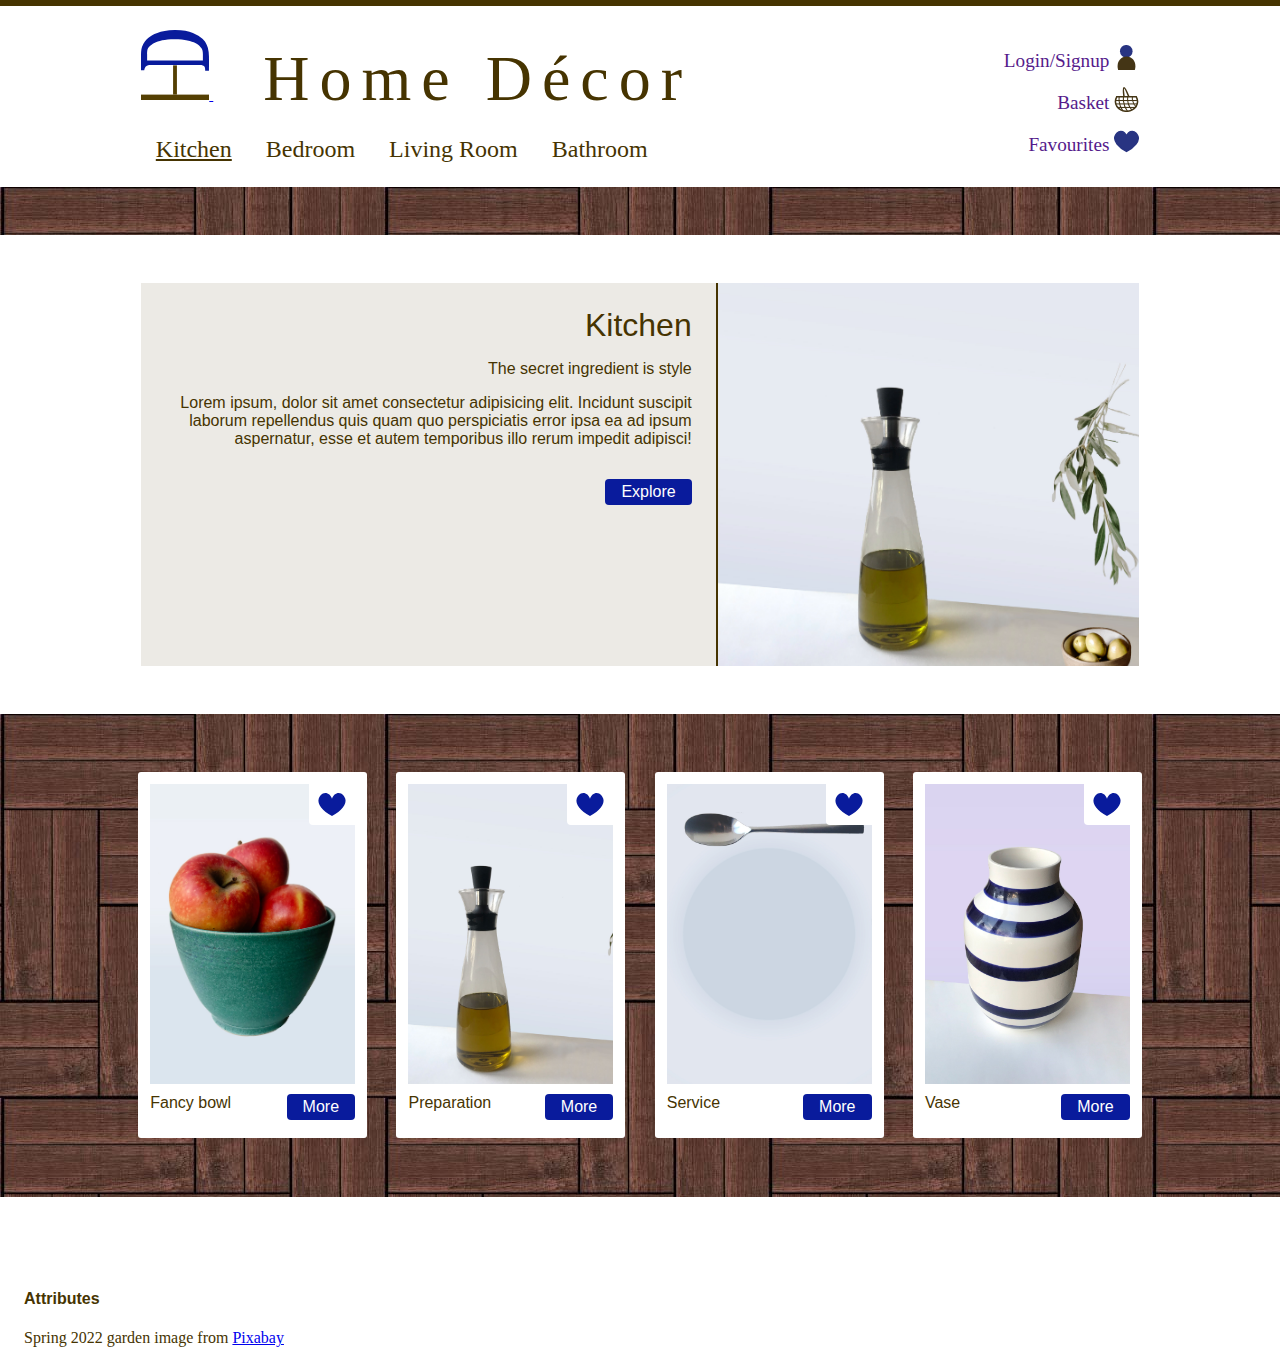
==== root/kitchen.html @ 24fadb61 "kitchen page and icons added" ====
<!DOCTYPE html>
<html lang="en">
<head>
    <meta charset="UTF-8">
    <meta http-equiv="X-UA-Compatible" content="IE=edge">
    <meta name="viewport" content="width=device-width, initial-scale=1.0">
    <meta name="description" content="Contemporary and vintage quality kitchen decor">
    <title>Home Decor | Kitchen</title>
    <link rel="stylesheet" href="css/style.css">
<body>
    <header>
        <a href="index.html">
            <img id="logo" src="./images/logo.svg" alt="">
            <div id="brand">Home D&eacutecor</div>
        </a>
        <nav>
            <a class="here" href="kitchen.html">Kitchen</a>
            <a href="">Bedroom</a>
            <a href="">Living Room</a>
            <a href="">Bathroom</a>
        </nav>
        <div class="user">
            <div class="account"><a href="">Login/Signup <img src="./images/User.svg" alt=""></a></div>
            <div class="basket"><a href="">Basket <img src="./images/Basket.svg" alt=""></a></div>
            <div class="favourites"><a href="">Favourites <img src="./images/Favourite.svg" alt=""></a></div>
        </div>
        <div class="hamburger">
            <div class="top-bar"></div>
            <div class="middle-bar"></div>
            <div class="bottom-bar"></div>
        </div>
    </header>
    <div class="parquet strip"></div>
    <main>
        
        <div class="kitchen-featured featured"> 
            <div class="image-container">
                <img src="./images/kitchen/olive-table-web.jpg" alt="">
            </div>
            <div class="featured-copy">
                <h1>Kitchen</h1>
                <p>The secret ingredient is style</p>
                <p>Lorem ipsum, dolor sit amet consectetur adipisicing elit. Incidunt suscipit laborum repellendus quis quam quo perspiciatis error ipsa ea ad ipsum aspernatur, esse et autem temporibus illo rerum impedit adipisci!</p>
                <div>
                    <a class="cta" href="#">Explore</a>
                </div>
            </div>
        </div>
        <div class="parquet">
            <div class="categories">
                <div class="category-item">
                    <div class="image-container">
                        <img src="./images/kitchen/bowl-web.jpg" alt="A bowl with apples in it">
                        <svg class="fav-icon" xmlns="http://www.w3.org/2000/svg" viewBox="0 0 48.89 42.21"><defs><style>.cls-1{stroke:#283482;stroke-miterlimit:10;stroke-width:0px;}</style></defs><g id="Layer_2" data-name="Layer 2"><g id="Layer_1-2" data-name="Layer 1"><path class="cls-1" d="M24.45,11.25C22.82,5.47,18,1.55,13.22,1.5,7.16,1.44,3.12,7.59,2,11.25-.77,20.17,8.28,31.74,24.45,40.5,40.61,31.74,49.66,20.17,46.9,11.25,45.77,7.59,41.74,1.44,35.67,1.5,30.89,1.55,26.07,5.47,24.45,11.25Z"/></g></g></svg>
                    </div>
                    <div class="copy">
                        <h2>Fancy bowl</h2>
                        <a class="cta" href="#">More</a>
                    </div>
                </div>
                <div class="category-item">
                    <div class="image-container">
                        <img src="./images/kitchen/olive-table-web.jpg" alt="Olive oil and olives on a table">
                        <svg class="fav-icon" xmlns="http://www.w3.org/2000/svg" viewBox="0 0 48.89 42.21"><defs><style>.cls-1{stroke:#283482;stroke-miterlimit:10;stroke-width:0px;}</style></defs><g id="Layer_2" data-name="Layer 2"><g id="Layer_1-2" data-name="Layer 1"><path class="cls-1" d="M24.45,11.25C22.82,5.47,18,1.55,13.22,1.5,7.16,1.44,3.12,7.59,2,11.25-.77,20.17,8.28,31.74,24.45,40.5,40.61,31.74,49.66,20.17,46.9,11.25,45.77,7.59,41.74,1.44,35.67,1.5,30.89,1.55,26.07,5.47,24.45,11.25Z"/></g></g></svg>
                    </div>
                    <div class="copy">
                        <h2>Preparation</h2>
                        <a class="cta" href="#">More</a>
                    </div>
                </div>
                <div class="category-item">
                    <div class="image-container">
                        <img src="./images/kitchen/cutlery-web.jpg" alt="A knife, fork and spoon">
                        <svg class="fav-icon" xmlns="http://www.w3.org/2000/svg" viewBox="0 0 48.89 42.21"><defs><style>.cls-1{stroke:#283482;stroke-miterlimit:10;stroke-width:0px;}</style></defs><g id="Layer_2" data-name="Layer 2"><g id="Layer_1-2" data-name="Layer 1"><path class="cls-1" d="M24.45,11.25C22.82,5.47,18,1.55,13.22,1.5,7.16,1.44,3.12,7.59,2,11.25-.77,20.17,8.28,31.74,24.45,40.5,40.61,31.74,49.66,20.17,46.9,11.25,45.77,7.59,41.74,1.44,35.67,1.5,30.89,1.55,26.07,5.47,24.45,11.25Z"/></g></g></svg>
                    </div>
                    <div class="copy">
                        <h2>Service</h2>
                        <a class="cta" href="#">More</a>
                    </div>
                </div>
                <div class="category-item">
                    <div class="image-container">
                        <img src="./images/kitchen/vase-web.jpg" alt="A blue and white striped vase">
                        <svg class="fav-icon" xmlns="http://www.w3.org/2000/svg" viewBox="0 0 48.89 42.21"><defs><style>.cls-1{stroke:#283482;stroke-miterlimit:10;stroke-width:0px;}</style></defs><g id="Layer_2" data-name="Layer 2"><g id="Layer_1-2" data-name="Layer 1"><path class="cls-1" d="M24.45,11.25C22.82,5.47,18,1.55,13.22,1.5,7.16,1.44,3.12,7.59,2,11.25-.77,20.17,8.28,31.74,24.45,40.5,40.61,31.74,49.66,20.17,46.9,11.25,45.77,7.59,41.74,1.44,35.67,1.5,30.89,1.55,26.07,5.47,24.45,11.25Z"/></g></g></svg>
                    </div>
                    <div class="copy">
                        <h2>Vase</h2>
                        <a class="cta" href="#">More</a>
                    </div>
                </div>
            </div>
        </div>
    </main>
    <footer>
        <div class="attributes">
            <h4>Attributes</h4>
            <div>Spring 2022 garden image from <a href="https://pixabay.com/photos/garden-resting-place-idyll-peaceful-3322922/">Pixabay</a></div>
            
        </div>
    </footer>    
</body>
</html>
---- root/css/style.css ----
body {
  margin: 0;
  font-family: Georgia, "Times New Roman", Times, serif;
  color: #463401;
}

p, h1, h2, h3, h4 {
  font-family: Verdana, Geneva, Tahoma, sans-serif;
}

.cta {
  display: inline-block;
  background-color: #091B9C;
  color: white;
  text-decoration: none;
  padding: 4px 16px;
  border-radius: 4px;
  font-family: Verdana, Geneva, Tahoma, sans-serif;
}

.cta:hover {
  background-color: #463401;
}

.strip {
  height: 48px;
  width: 100%;
}

.parquet {
  background-image: url("../images/parquet.jpg");
}

.attributes {
  padding: 24px;
}

header {
  padding: 24px 11% 24px 11%;
  position: relative;
  border-top: 6px solid #463401;
  max-width: 1920px;
}

@media (max-width: 1000px) {
  header #logo {
    height: 50px;
  }
  header #brand {
    font-size: 2.5rem;
  }
  header nav {
    display: none;
  }
  header .user {
    display: none;
  }
  header .hamburger {
    display: unset;
  }
}

@media (max-width: 700px) {
  header {
    padding: 24px 5%;
  }
  header #brand {
    margin-left: 10px;
    font-size: 2rem;
  }
  header #logo {
    height: 32px;
  }
  header .hamburger {
    width: 50px;
    height: 42px;
    right: 5%;
  }
  header .hamburger div {
    top: 6px;
    left: 6px;
    width: 38px;
  }
  header .hamburger div.middle-bar {
    top: 16px;
  }
  header .hamburger div.bottom-bar {
    top: 26px;
  }
}

@media (max-width: 500px) {
  header #brand {
    font-size: 1.5rem;
    letter-spacing: 5px;
  }
}

.hamburger {
  display: none;
  position: absolute;
  right: 11%;
  top: 24px;
  width: 70px;
  height: 60px;
  border: 2px solid #091B9C;
  border-radius: 10px;
  z-index: 250;
}

.hamburger div {
  width: 45px;
  height: 3px;
  background-color: #091B9C;
  border-radius: 3px;
  position: relative;
  left: 12px;
  top: 12px;
}

.hamburger .middle-bar {
  top: 25px;
}

.hamburger .bottom-bar {
  top: 39px;
}

#brand, nav {
  display: inline-block;
}

#logo {
  height: 70px;
}

#brand {
  font-size: 4rem;
  letter-spacing: 10px;
  margin-left: 50px;
  color: #463401;
}

nav {
  margin-top: 20px;
  display: block;
}

nav a {
  font-size: 1.5rem;
  text-decoration: none;
  margin: 15px;
  color: #463401;
}

nav a:hover {
  text-decoration: underline;
}

.here {
  text-decoration: underline;
}

.user {
  position: absolute;
  right: 11%;
  top: 24px;
  text-align: right;
}

.user div {
  display: block;
  margin: 12px 0;
  font-size: 1.2rem;
}

.user div :hover {
  text-decoration: underline;
}

.user a {
  text-decoration: unset;
}

.user img {
  height: 25px;
  width: 25px;
  position: relative;
  top: 3px;
}

main {
  padding: 48px 0;
  max-width: 1920px;
}

.featured {
  width: 78%;
  margin: 0 auto;
  border-radius: 3px;
  background-color: white;
  display: -webkit-box;
  display: -ms-flexbox;
  display: flex;
  font-family: Verdana, Geneva, Tahoma, sans-serif;
  margin-bottom: 48px;
}

@media (max-width: 1000px) {
  .featured {
    display: block;
  }
}

@media (max-width: 700px) {
  .featured {
    width: 98%;
  }
  .featured h1 {
    font-size: 1.5rem;
  }
}

.featured h1 {
  font-weight: 100;
  text-align: center;
  margin: 0;
}

.featured .image-container {
  -webkit-box-flex: 1;
      -ms-flex: 1;
          flex: 1;
}

.featured img {
  width: 100%;
  height: 100%;
  -o-object-fit: cover;
     object-fit: cover;
}

.featured .featured-copy {
  padding: 24px;
  -webkit-box-flex: 1;
      -ms-flex: 1;
          flex: 1;
  background-color: rgba(70, 52, 1, 0.1);
}

.featured .cta {
  margin-top: 15px;
}

.featured.kitchen-featured {
  text-align: right;
  -webkit-box-orient: horizontal;
  -webkit-box-direction: reverse;
      -ms-flex-direction: row-reverse;
          flex-direction: row-reverse;
  background-color: white;
}

.featured.kitchen-featured h1 {
  text-align: right;
}

@media (min-width: 1000px) {
  .featured.kitchen-featured .image-container {
    -webkit-box-flex: 0.8;
        -ms-flex: 0.8;
            flex: 0.8;
  }
}

.featured.kitchen-featured img {
  -webkit-filter: hue-rotate(8deg);
          filter: hue-rotate(8deg);
}

.featured.kitchen-featured .featured-copy {
  border-right: 2px solid #463401;
}

.categories {
  width: 80%;
  margin: 0 auto;
  padding: 48px 0;
  display: -webkit-box;
  display: -ms-flexbox;
  display: flex;
  -ms-flex-wrap: wrap;
      flex-wrap: wrap;
  -webkit-box-pack: justify;
      -ms-flex-pack: justify;
          justify-content: space-between;
}

@media (max-width: 700px) {
  .categories {
    display: block;
  }
}

.categories .category-item {
  text-align: center;
  padding: 12px;
  border-radius: 3px;
  width: 20%;
  margin: 1%;
  background-color: white;
}

@media (max-width: 1200px) {
  .categories .category-item {
    width: 45%;
  }
}

@media (max-width: 1000px) {
  .categories .category-item {
    width: 43%;
  }
}

@media (max-width: 700px) {
  .categories .category-item {
    width: 80%;
    margin: 24px auto;
  }
  .categories .category-item img {
    height: 220px;
  }
}

@media (max-width: 500px) {
  .categories .category-item {
    width: 90%;
  }
}

.categories .category-item.double {
  -webkit-box-flex: 1;
      -ms-flex: 1;
          flex: 1;
  background-color: rgba(70, 52, 1, 0.1);
}

.categories .category-item .copy {
  display: -webkit-box;
  display: -ms-flexbox;
  display: flex;
  -ms-flex-wrap: wrap;
      flex-wrap: wrap;
  -webkit-box-pack: justify;
      -ms-flex-pack: justify;
          justify-content: space-between;
  padding: 6px 0;
}

.categories .category-item .copy p, .categories .category-item .copy h2, .categories .category-item .copy h3 {
  margin: 0;
  font-size: 1rem;
  font-weight: normal;
}

.categories .image-container {
  position: relative;
  overflow: hidden;
}

.categories img {
  height: 300px;
  -o-object-fit: cover;
     object-fit: cover;
  width: 100%;
}

.categories .fav-icon {
  position: absolute;
  height: 25px;
  width: 30px;
  top: 0;
  right: 0;
  background-color: white;
  padding: 8px;
  border-bottom-left-radius: 4px;
  fill: #091B9C;
}

.categories .fav-icon:hover {
  cursor: pointer;
  fill: #960000;
}
/*# sourceMappingURL=style.css.map */
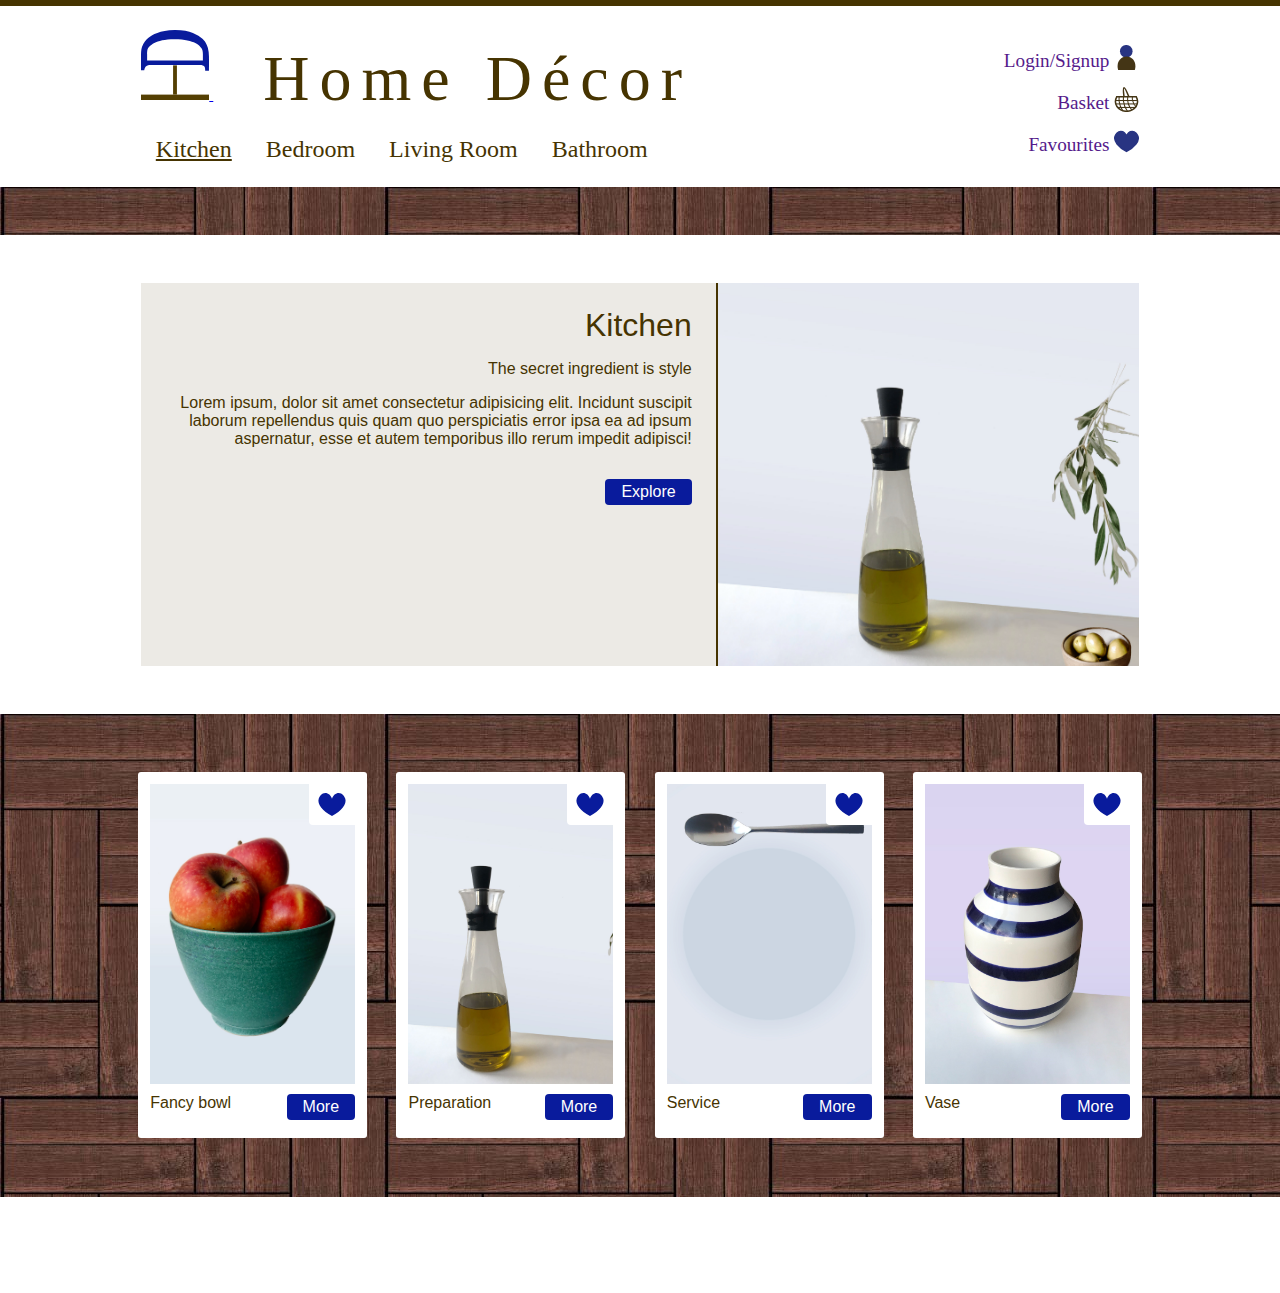
==== commit 772e6e39: "Update kitchen.html" ====
--- a/root/kitchen.html
+++ b/root/kitchen.html
@@ -93,9 +93,6 @@
     </main>
     <footer>
         <div class="attributes">
-            <h4>Attributes</h4>
-            <div>Spring 2022 garden image from <a href="https://pixabay.com/photos/garden-resting-place-idyll-peaceful-3322922/">Pixabay</a></div>
-            
         </div>
     </footer>    
 </body>
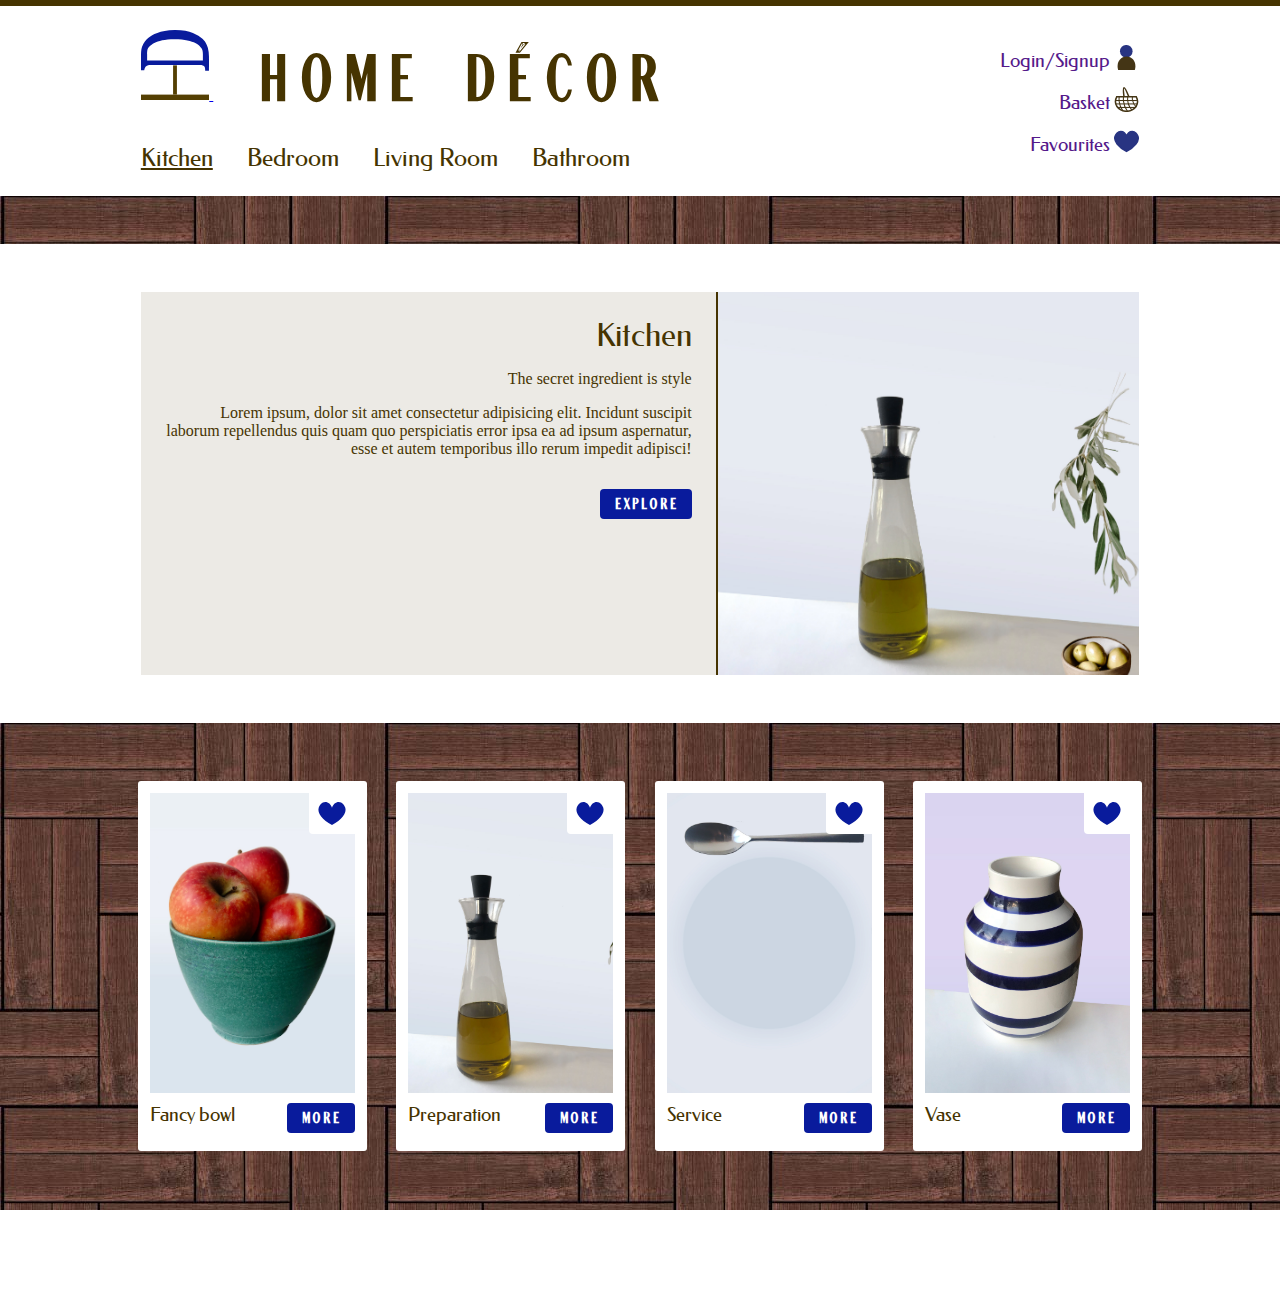
==== commit ad9b1af0: "Fonts updated" ====
--- a/root/kitchen.html
+++ b/root/kitchen.html
@@ -7,6 +7,9 @@
     <meta name="description" content="Contemporary and vintage quality kitchen decor">
     <title>Home Decor | Kitchen</title>
     <link rel="stylesheet" href="css/style.css">
+    <link rel="preconnect" href="https://fonts.googleapis.com">
+    <link rel="preconnect" href="https://fonts.gstatic.com" crossorigin>
+    <link href="https://fonts.googleapis.com/css2?family=Federo&display=swap" rel="stylesheet"> 
 <body>
     <header>
         <a href="index.html">
--- a/root/css/style.css
+++ b/root/css/style.css
@@ -1,21 +1,24 @@
 body {
   margin: 0;
-  font-family: Georgia, "Times New Roman", Times, serif;
+  font-family: "Verdana", "Times New Roman", Times, serif;
   color: #463401;
 }
 
-p, h1, h2, h3, h4 {
-  font-family: Verdana, Geneva, Tahoma, sans-serif;
+h1, h2, h3, h4, a {
+  font-family: "Federo", "Verdana", Tahoma, sans-serif;
 }
 
 .cta {
+  font-family: 'Nizza';
+  font-weight: bold;
+  letter-spacing: 3px;
+  font-size: 1.1rem;
   display: inline-block;
   background-color: #091B9C;
   color: white;
   text-decoration: none;
-  padding: 4px 16px;
+  padding: 4px 13px 4px 16px;
   border-radius: 4px;
-  font-family: Verdana, Geneva, Tahoma, sans-serif;
 }
 
 .cta:hover {
@@ -33,6 +36,11 @@
 
 .attributes {
   padding: 24px;
+}
+
+@font-face {
+  font-family: "Nizza";
+  src: url("../fonts/Nizza.ttf") format("truetype");
 }
 
 header {
@@ -47,7 +55,7 @@
     height: 50px;
   }
   header #brand {
-    font-size: 2.5rem;
+    font-size: 3rem;
   }
   header nav {
     display: none;
@@ -66,7 +74,7 @@
   }
   header #brand {
     margin-left: 10px;
-    font-size: 2rem;
+    font-size: 2.5rem;
   }
   header #logo {
     height: 32px;
@@ -91,7 +99,7 @@
 
 @media (max-width: 500px) {
   header #brand {
-    font-size: 1.5rem;
+    font-size: 2rem;
     letter-spacing: 5px;
   }
 }
@@ -135,9 +143,11 @@
 }
 
 #brand {
-  font-size: 4rem;
-  letter-spacing: 10px;
+  font-size: 4.5rem;
+  letter-spacing: 15px;
   margin-left: 50px;
+  font-family: 'Nizza';
+  font-weight: bold;
   color: #463401;
 }
 
@@ -155,6 +165,10 @@
 
 nav a:hover {
   text-decoration: underline;
+}
+
+nav a:first-child {
+  margin-left: 0;
 }
 
 .here {
@@ -202,7 +216,7 @@
   display: -webkit-box;
   display: -ms-flexbox;
   display: flex;
-  font-family: Verdana, Geneva, Tahoma, sans-serif;
+  font-family: "Verdana", "Times New Roman", Times, serif;
   margin-bottom: 48px;
 }
 
@@ -364,6 +378,10 @@
   font-weight: normal;
 }
 
+.categories .category-item .copy h2, .categories .category-item .copy h3 {
+  font-size: 1.2rem;
+}
+
 .categories .image-container {
   position: relative;
   overflow: hidden;
